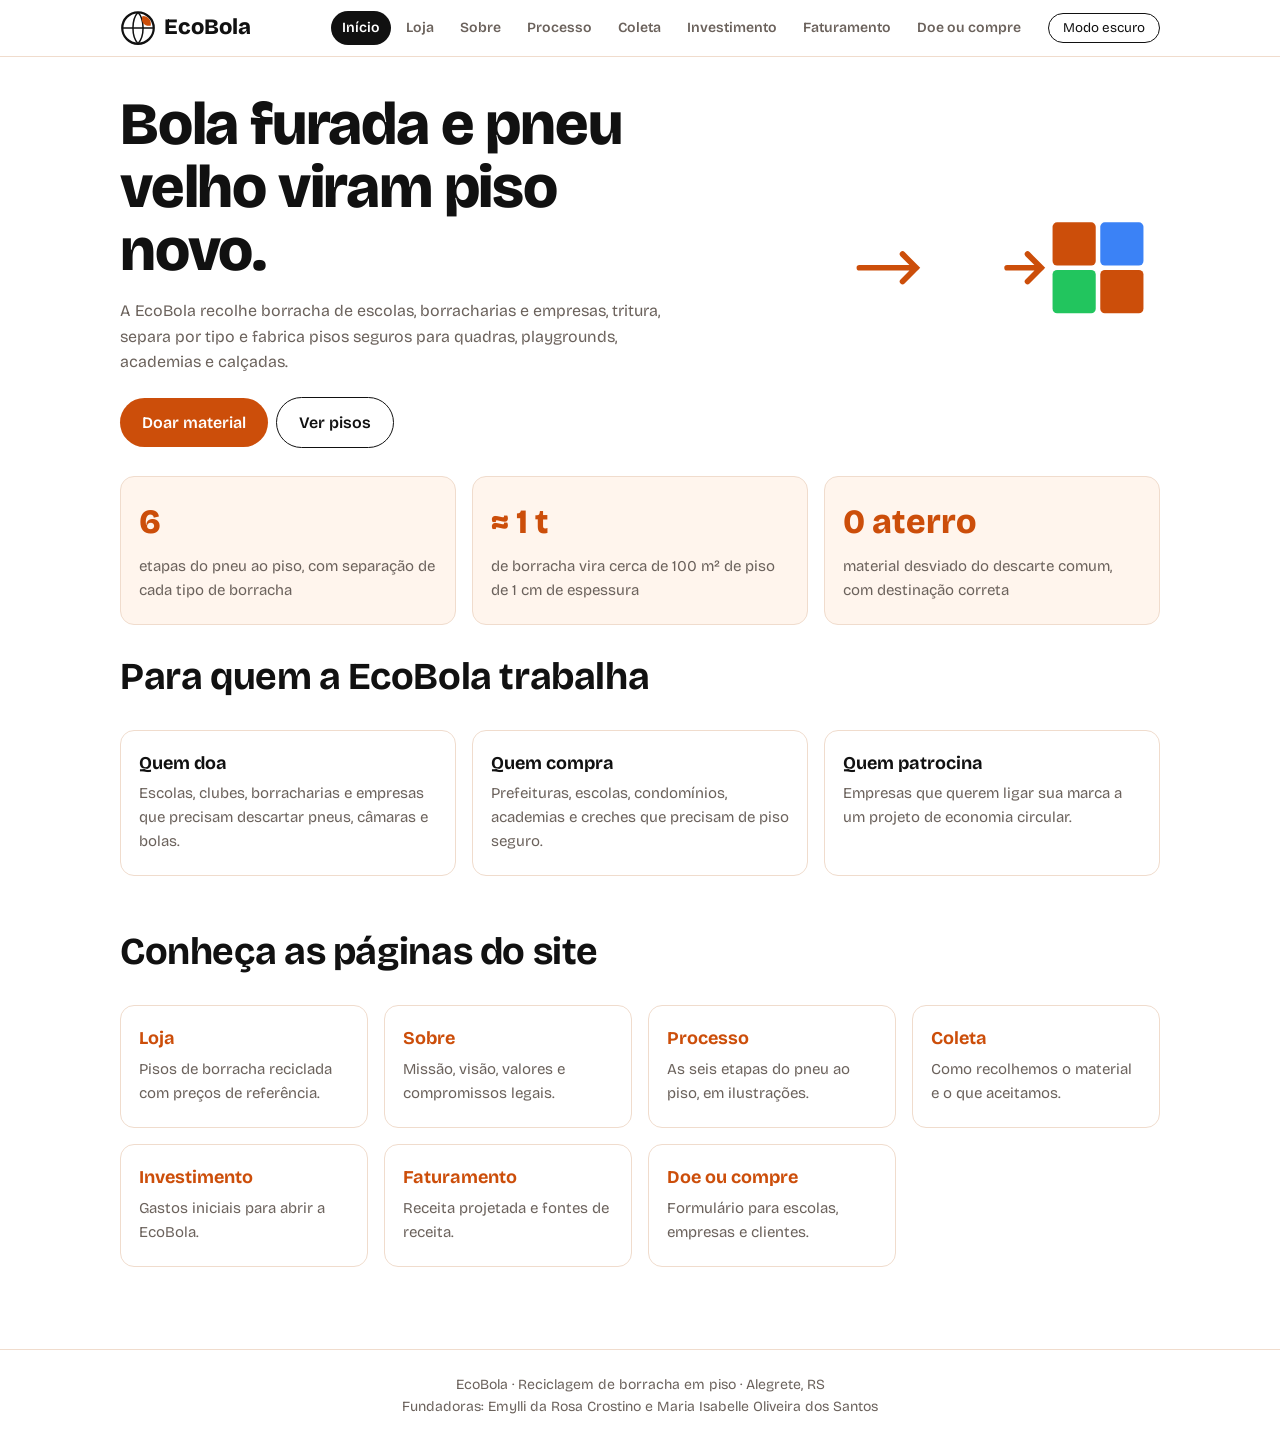
==== index.html @ f8d2dcba "Criação do site" ====
<!DOCTYPE html>
<html lang="pt-BR">

<head>
    <meta charset="utf-8">
    <meta name="viewport" content="width=device-width, initial-scale=1, viewport-fit=cover">
    <title>EcoBola – Pisos de borracha reciclada – EcoBola</title>
    <link href="https://fonts.googleapis.com/css2?family=Bricolage+Grotesque:wght@400;600;800&display=swap"
        rel="stylesheet">
    <link rel="stylesheet" href="style.css">
    <script>try { var t = localStorage.getItem("eb-theme"); if (t) document.documentElement.dataset.theme = t } catch (e) { }</script>
</head>

<body>
    <div id="site-header"></div>
    <main>
        <section id="inicio">
            <div class="hero">
                <div>
                    <h1>Bola furada e pneu velho viram piso novo.</h1>
                    <p>A EcoBola recolhe borracha de escolas, borracharias e empresas, tritura, separa por tipo e
                        fabrica pisos seguros para quadras, playgrounds, academias e calçadas.</p>
                    <a class="btn" href="doar.html">Doar material</a><a class="btn o" href="loja.html">Ver pisos</a>
                </div>
                <svg viewBox="0 0 400 300" role="img" aria-label="Ilustração: pneu e bola viram placas de piso"
                    style="color:var(--fg);width:100%">
                    <use href="tire.html" x="10" y="90" width="110" height="110" />
                    <use href="ball.html" x="40" y="10" width="70" height="70" />
                    <path d="M135 145h50m-12-12 12 12-12 12" fill="none" stroke="var(--acc)" stroke-width="5"
                        stroke-linecap="round" />
                    <use href="grind.html" x="195" y="115" width="60" height="60" style="color:var(--acc)" />
                    <path d="M265 145h30m-12-12 12 12-12 12" fill="none" stroke="var(--acc)" stroke-width="5"
                        stroke-linecap="round" />
                    <g fill="var(--acc)">
                        <rect x="305" y="105" width="38" height="38" rx="4" />
                        <rect x="347" y="105" width="38" height="38" rx="4" fill="#3b82f6" />
                        <rect x="305" y="147" width="38" height="38" rx="4" fill="#22c55e" />
                        <rect x="347" y="147" width="38" height="38" rx="4" />
                    </g>
                </svg>
            </div>
            <div class="grid">
                <div class="card s">
                    <div class="num" data-n="6">0</div>
                    <p>etapas do pneu ao piso, com separação de cada tipo de borracha</p>
                </div>
                <div class="card s">
                    <div class="num">≈ 1 t</div>
                    <p>de borracha vira cerca de 100 m² de piso de 1 cm de espessura</p>
                </div>
                <div class="card s">
                    <div class="num">0 aterro</div>
                    <p>material desviado do descarte comum, com destinação correta</p>
                </div>
            </div>
            <h2>Para quem a EcoBola trabalha</h2>
            <div class="grid">
                <div class="card">
                    <h3>Quem doa</h3>
                    <p>Escolas, clubes, borracharias e empresas que precisam descartar pneus, câmaras e bolas.</p>
                </div>
                <div class="card">
                    <h3>Quem compra</h3>
                    <p>Prefeituras, escolas, condomínios, academias e creches que precisam de piso seguro.</p>
                </div>
                <div class="card">
                    <h3>Quem patrocina</h3>
                    <p>Empresas que querem ligar sua marca a um projeto de economia circular.</p>
                </div>
            </div>
            <h2 class="sub">Conheça as páginas do site</h2>
            <div class="grid">
                <a class="card" href="loja.html">
                    <h3>Loja</h3>
                    <p>Pisos de borracha reciclada com preços de referência.</p>
                </a>
                <a class="card" href="sobre.html">
                    <h3>Sobre</h3>
                    <p>Missão, visão, valores e compromissos legais.</p>
                </a>
                <a class="card" href="processo.html">
                    <h3>Processo</h3>
                    <p>As seis etapas do pneu ao piso, em ilustrações.</p>
                </a>
                <a class="card" href="coleta.html">
                    <h3>Coleta</h3>
                    <p>Como recolhemos o material e o que aceitamos.</p>
                </a>
                <a class="card" href="investimento.html">
                    <h3>Investimento</h3>
                    <p>Gastos iniciais para abrir a EcoBola.</p>
                </a>
                <a class="card" href="faturamento.html">
                    <h3>Faturamento</h3>
                    <p>Receita projetada e fontes de receita.</p>
                </a>
                <a class="card" href="doar.html">
                    <h3>Doe ou compre</h3>
                    <p>Formulário para escolas, empresas e clientes.</p>
                </a>
            </div>
        </section>
    </main>
    <div id="site-footer"></div>
    <script src="script.js"></script>
</body>

</html>
---- style.css ----
:root {
    --bg: #fff;
    --fg: #111;
    --mut: #5f6b64;
    --acc: #15803d;
    --soft: #f1f6f2;
    --line: #dbe5dd;
    --on: #fff;
    box-sizing: border-box;
    padding-top: env(safe-area-inset-top, 0px);
    padding-bottom: env(safe-area-inset-bottom, 0px);
    color-scheme: light
}

:root[data-theme="dark"] {
    --bg: #000;
    --fg: #fff;
    --mut: #b3b3b3;
    --acc: #fff;
    --soft: #111;
    --line: #333;
    --on: #000;
    color-scheme: dark
}

html {
    scroll-padding-top: env(safe-area-inset-top, 0px)
}

* {
    box-sizing: inherit
}

body {
    margin: 0;
    background: var(--bg);
    color: var(--fg);
    font: 16px/1.6 "Bricolage Grotesque", system-ui, sans-serif;
    transition: background .3s, color .3s
}

body::before {
    content: "";
    position: fixed;
    inset: 0 0 auto;
    height: env(safe-area-inset-top, 0px);
    background: var(--bg);
    z-index: 10
}

header {
    position: sticky;
    top: env(safe-area-inset-top, 0px);
    background: var(--bg);
    border-bottom: 1px solid var(--line);
    z-index: 9
}

.bar {
    max-width: 1080px;
    margin: auto;
    padding: 10px 20px;
    display: flex;
    align-items: center;
    gap: 16px;
    flex-wrap: wrap
}

.logo {
    display: flex;
    align-items: center;
    gap: 8px;
    font-weight: 800;
    font-size: 22px;
    color: var(--fg);
    text-decoration: none
}

.logo svg {
    width: 36px;
    height: 36px
}

nav {
    display: flex;
    gap: 4px;
    flex-wrap: wrap;
    margin-left: auto
}

nav a {
    padding: 6px 11px;
    border-radius: 99px;
    color: var(--mut);
    text-decoration: none;
    font-size: 14px;
    font-weight: 600
}

nav a:hover,
nav a.on {
    background: var(--fg);
    color: var(--bg)
}

#tg {
    border: 1.5px solid var(--fg);
    background: var(--bg);
    color: var(--fg);
    border-radius: 99px;
    padding: 6px 14px;
    font: 600 13px inherit;
    font-family: inherit;
    cursor: pointer
}

#tg:hover {
    background: var(--fg);
    color: var(--bg)
}

:focus-visible {
    outline: 3px solid var(--acc);
    outline-offset: 2px
}

main {
    max-width: 1080px;
    margin: auto;
    padding: 36px 20px 60px
}

main {
    animation: f .4s
}

@keyframes f {
    from {
        opacity: 0
    }

    to {
        opacity: 1
    }
}

@media(prefers-reduced-motion:reduce) {
    main {
        animation: none
    }
}

h1 {
    font-size: clamp(34px, 6vw, 60px);
    line-height: 1.05;
    margin: 0 0 16px;
    font-weight: 800;
    letter-spacing: -.02em
}

h2 {
    font-size: clamp(26px, 4vw, 38px);
    margin: 0 0 10px;
    letter-spacing: -.01em
}

h3 {
    margin: 0 0 4px;
    font-size: 18px
}

p {
    max-width: 64ch;
    color: var(--mut)
}

.hero {
    display: grid;
    grid-template-columns: 1.1fr .9fr;
    gap: 30px;
    align-items: center
}

.btn {
    display: inline-block;
    background: var(--acc);
    color: var(--on);
    padding: 12px 22px;
    border-radius: 99px;
    font-weight: 600;
    text-decoration: none;
    margin: 6px 8px 6px 0
}

.btn.o {
    background: none;
    color: var(--fg);
    border: 1.5px solid var(--fg)
}

.grid {
    display: grid;
    grid-template-columns: repeat(auto-fit, minmax(230px, 1fr));
    gap: 16px;
    margin: 22px 0
}

.card {
    border: 1px solid var(--line);
    border-radius: 14px;
    padding: 18px;
    background: var(--bg)
}

.card.s {
    background: var(--soft)
}

.card svg.i {
    width: 64px;
    height: 64px;
    color: var(--acc);
    margin-bottom: 8px
}

.card p {
    margin: 4px 0;
    font-size: 15px
}

.num {
    font-size: 34px;
    font-weight: 800;
    color: var(--acc)
}

.chart {
    border: 1px solid var(--line);
    border-radius: 14px;
    padding: 18px;
    margin: 20px 0;
    overflow-x: auto
}

.chart svg {
    width: 100%;
    min-width: 480px;
    height: auto;
    display: block
}

.sub {
    margin-top: 46px
}

form {
    display: grid;
    gap: 12px;
    max-width: 620px
}

label {
    font-weight: 600;
    font-size: 14px;
    display: grid;
    gap: 4px
}

input,
select,
textarea {
    font: inherit;
    padding: 10px 12px;
    border: 1.5px solid var(--line);
    border-radius: 10px;
    background: var(--bg);
    color: var(--fg)
}

fieldset {
    border: 1.5px solid var(--line);
    border-radius: 10px;
    display: flex;
    gap: 14px;
    flex-wrap: wrap
}

fieldset label {
    display: flex;
    font-weight: 400;
    gap: 6px;
    align-items: center
}

button.btn {
    border: 0;
    cursor: pointer;
    font: 600 16px inherit;
    font-family: inherit
}

#msg {
    font-weight: 600;
    color: var(--acc)
}

footer {
    border-top: 1px solid var(--line);
    padding: 24px 20px;
    text-align: center;
    color: var(--mut);
    font-size: 14px
}@media(max-width:760px) {
    .hero {
        grid-template-columns: 1fr
    }

    nav {
        margin-left: 0
    }
}

a.card {
    display: block;
    color: inherit;
    text-decoration: none
}

a.card:hover {
    border-color: var(--acc)
}

a.card h3 {
    color: var(--acc)
}

:root {
    --bg: #fff;
    --fg: #111;
    --mut: #6b625c;
    --acc: #cc4e0a;
    --soft: #fff5ed;
    --line: #f0dccd;
    --on: #fff;
    box-sizing: border-box;
    padding-top: env(safe-area-inset-top, 0px);
    padding-bottom: env(safe-area-inset-bottom, 0px);
    color-scheme: light
}

:root[data-theme="dark"] {
    --bg: #000;
    --fg: #fff;
    --mut: #b3b3b3;
    --acc: #fff;
    --soft: #111;
    --line: #333;
    --on: #000;
    color-scheme: dark
}

html {
    scroll-padding-top: env(safe-area-inset-top, 0px)
}

* {
    box-sizing: inherit
}

body {
    margin: 0;
    background: var(--bg);
    color: var(--fg);
    font: 16px/1.6 "Bricolage Grotesque", system-ui, sans-serif;
    transition: background .3s, color .3s
}

body::before {
    content: "";
    position: fixed;
    inset: 0 0 auto;
    height: env(safe-area-inset-top, 0px);
    background: var(--bg);
    z-index: 10
}

header {
    position: sticky;
    top: env(safe-area-inset-top, 0px);
    background: var(--bg);
    border-bottom: 1px solid var(--line);
    z-index: 9
}

.bar {
    max-width: 1080px;
    margin: auto;
    padding: 10px 20px;
    display: flex;
    align-items: center;
    gap: 16px;
    flex-wrap: wrap
}

.logo {
    display: flex;
    align-items: center;
    gap: 8px;
    font-weight: 800;
    font-size: 22px;
    color: var(--fg);
    text-decoration: none
}

.logo svg {
    width: 36px;
    height: 36px
}

nav {
    display: flex;
    gap: 4px;
    flex-wrap: wrap;
    margin-left: auto
}

nav a {
    padding: 6px 11px;
    border-radius: 99px;
    color: var(--mut);
    text-decoration: none;
    font-size: 14px;
    font-weight: 600
}

nav a:hover,
nav a.on {
    background: var(--fg);
    color: var(--bg)
}

#tg {
    border: 1.5px solid var(--fg);
    background: var(--bg);
    color: var(--fg);
    border-radius: 99px;
    padding: 6px 14px;
    font: 600 13px inherit;
    font-family: inherit;
    cursor: pointer
}

#tg:hover {
    background: var(--fg);
    color: var(--bg)
}

:focus-visible {
    outline: 3px solid var(--acc);
    outline-offset: 2px
}

main {
    max-width: 1080px;
    margin: auto;
    padding: 36px 20px 60px
}

main {
    animation: f .4s
}

@keyframes f {
    from {
        opacity: 0
    }

    to {
        opacity: 1
    }
}

@media(prefers-reduced-motion:reduce) {
    main {
        animation: none
    }
}

h1 {
    font-size: clamp(34px, 6vw, 60px);
    line-height: 1.05;
    margin: 0 0 16px;
    font-weight: 800;
    letter-spacing: -.02em
}

h2 {
    font-size: clamp(26px, 4vw, 38px);
    margin: 0 0 10px;
    letter-spacing: -.01em
}

h3 {
    margin: 0 0 4px;
    font-size: 18px
}

p {
    max-width: 64ch;
    color: var(--mut)
}

.hero {
    display: grid;
    grid-template-columns: 1.1fr .9fr;
    gap: 30px;
    align-items: center
}

.btn {
    display: inline-block;
    background: var(--acc);
    color: var(--on);
    padding: 12px 22px;
    border-radius: 99px;
    font-weight: 600;
    text-decoration: none;
    margin: 6px 8px 6px 0
}

.btn.o {
    background: none;
    color: var(--fg);
    border: 1.5px solid var(--fg)
}

.grid {
    display: grid;
    grid-template-columns: repeat(auto-fit, minmax(230px, 1fr));
    gap: 16px;
    margin: 22px 0
}

.card {
    border: 1px solid var(--line);
    border-radius: 14px;
    padding: 18px;
    background: var(--bg)
}

.card.s {
    background: var(--soft)
}

.card svg.i {
    width: 64px;
    height: 64px;
    color: var(--acc);
    margin-bottom: 8px
}

.card p {
    margin: 4px 0;
    font-size: 15px
}

.num {
    font-size: 34px;
    font-weight: 800;
    color: var(--acc)
}

.chart {
    border: 1px solid var(--line);
    border-radius: 14px;
    padding: 18px;
    margin: 20px 0;
    overflow-x: auto
}

.chart svg {
    width: 100%;
    min-width: 480px;
    height: auto;
    display: block
}

.sub {
    margin-top: 46px
}

form {
    display: grid;
    gap: 12px;
    max-width: 620px
}

label {
    font-weight: 600;
    font-size: 14px;
    display: grid;
    gap: 4px
}

input,
select,
textarea {
    font: inherit;
    padding: 10px 12px;
    border: 1.5px solid var(--line);
    border-radius: 10px;
    background: var(--bg);
    color: var(--fg)
}

fieldset {
    border: 1.5px solid var(--line);
    border-radius: 10px;
    display: flex;
    gap: 14px;
    flex-wrap: wrap
}

fieldset label {
    display: flex;
    font-weight: 400;
    gap: 6px;
    align-items: center
}

button.btn {
    border: 0;
    cursor: pointer;
    font: 600 16px inherit;
    font-family: inherit
}

#msg {
    font-weight: 600;
    color: var(--acc)
}

footer {
    border-top: 1px solid var(--line);
    padding: 24px 20px;
    text-align: center;
    color: var(--mut);
    font-size: 14px
}

@media(max-width:760px) {
    .hero {
        grid-template-columns: 1fr
    }

    nav {
        margin-left: 0
    }
}

a.card {
    display: block;
    color: inherit;
    text-decoration: none
}
a.card:hover {
    border-color: var(--acc)
}

a.card h3 {
    color: var(--acc)
}

.scene {
    display: grid;
    grid-template-columns: 1.25fr 1fr;
    gap: 26px;
    align-items: center;
    margin: 26px 0
}

.scene:nth-of-type(even) svg {
    order: 2
}

.scene svg {
    width: 100%;
    height: auto;
    background: var(--soft);
    border: 1px solid var(--line);
    border-radius: 14px;
    stroke: var(--fg);
    stroke-width: 3;
    fill: none;
    stroke-linecap: round;
    stroke-linejoin: round
}

.scene text {
    fill: var(--fg);
    stroke: none;
    font: 600 14px "Bricolage Grotesque", system-ui, sans-serif
}

@media(max-width:760px) {
    .scene {
        grid-template-columns: 1fr
    }

    .scene:nth-of-type(even) svg {
        order: 0
    }
}

#steps .card:nth-child(1) svg.i {
    color: #f97316
}

#steps .card:nth-child(2) svg.i {
    color: #3b82f6
}

#steps .card:nth-child(3) svg.i {
    color: #22c55e
}

#steps .card:nth-child(4) svg.i {
    color: #ef4444
}

#steps .card:nth-child(5) svg.i {
    color: #ca8a04
}

#steps .card:nth-child(6) svg.i {
    color: #8b5cf6
}

#steps .card:nth-child(7) svg.i {
    color: #14b8a6
}

:root {
    --bg: #fff;
    --fg: #111;
    --mut: #6b625c;
    --acc: #cc4e0a;
    --soft: #fff5ed;
    --line: #f0dccd;
    --on: #fff;
    box-sizing: border-box;
    padding-top: env(safe-area-inset-top, 0px);
    padding-bottom: env(safe-area-inset-bottom, 0px);
    color-scheme: light
}

:root[data-theme="dark"] {
    --bg: #000;
    --fg: #fff;
    --mut: #b3b3b3;
    --acc: #fff;
    --soft: #111;
    --line: #333;
    --on: #000;
    color-scheme: dark
}

html {
    scroll-padding-top: env(safe-area-inset-top, 0px)
}

* {
    box-sizing: inherit
}

body {
    margin: 0;
    background: var(--bg);
    color: var(--fg);
    font: 16px/1.6 "Bricolage Grotesque", system-ui, sans-serif;
    transition: background .3s, color .3s
}

body::before {
    content: "";
    position: fixed;
    inset: 0 0 auto;
    height: env(safe-area-inset-top, 0px);
    background: var(--bg);
    z-index: 10
}

header {
    position: sticky;
    top: env(safe-area-inset-top, 0px);
    background: var(--bg);
    border-bottom: 1px solid var(--line);
    z-index: 9
}

.bar {
    max-width: 1080px;
    margin: auto;
    padding: 10px 20px;
    display: flex;
    align-items: center;
    gap: 16px;
    flex-wrap: wrap
}

.logo {
    display: flex;
    align-items: center;
    gap: 8px;
    font-weight: 800;
    font-size: 22px;
    color: var(--fg);
    text-decoration: none
}

.logo svg {
    width: 36px;
    height: 36px
}

nav {
    display: flex;
    gap: 4px;
    flex-wrap: wrap;
    margin-left: auto
}

nav a {
    padding: 6px 11px;
    border-radius: 99px;
    color: var(--mut);
    text-decoration: none;
    font-size: 14px;
    font-weight: 600
}

nav a:hover,
nav a.on {
    background: var(--fg);
    color: var(--bg)
}

#tg {
    border: 1.5px solid var(--fg);
    background: var(--bg);
    color: var(--fg);
    border-radius: 99px;
    padding: 6px 14px;
    font: 600 13px inherit;
    font-family: inherit;
    cursor: pointer
}

#tg:hover {
    background: var(--fg);
    color: var(--bg)
}

:focus-visible {
    outline: 3px solid var(--acc);
    outline-offset: 2px
}

main {
    max-width: 1080px;
    margin: auto;
    padding: 36px 20px 60px
}

main {
    animation: f .4s
}

@keyframes f {
    from {
        opacity: 0
    }

    to {
        opacity: 1
    }
}

@media(prefers-reduced-motion:reduce) {
    main {
        animation: none
    }
}

h1 {
    font-size: clamp(34px, 6vw, 60px);
    line-height: 1.05;
    margin: 0 0 16px;
    font-weight: 800;
    letter-spacing: -.02em
}

h2 {
    font-size: clamp(26px, 4vw, 38px);
    margin: 0 0 10px;
    letter-spacing: -.01em
}

h3 {
    margin: 0 0 4px;
    font-size: 18px
}

p {
    max-width: 64ch;
    color: var(--mut)
}

.hero {
    display: grid;
    grid-template-columns: 1.1fr .9fr;
    gap: 30px;
    align-items: center
}

.btn {
    display: inline-block;
    background: var(--acc);
    color: var(--on);
    padding: 12px 22px;
    border-radius: 99px;
    font-weight: 600;
    text-decoration: none;
    margin: 6px 8px 6px 0
}

.btn.o {
    background: none;
    color: var(--fg);
    border: 1.5px solid var(--fg)
}

.grid {
    display: grid;
    grid-template-columns: repeat(auto-fit, minmax(230px, 1fr));
    gap: 16px;
    margin: 22px 0
}

.card {
    border: 1px solid var(--line);
    border-radius: 14px;
    padding: 18px;
    background: var(--bg)
}

.card.s {
    background: var(--soft)
}

.card svg.i {
    width: 64px;
    height: 64px;
    color: var(--acc);
    margin-bottom: 8px
}

.card p {
    margin: 4px 0;
    font-size: 15px
}

.num {
    font-size: 34px;
    font-weight: 800;
    color: var(--acc)
}

.chart {
    border: 1px solid var(--line);
    border-radius: 14px;
    padding: 18px;
    margin: 20px 0;
    overflow-x: auto
}

.chart svg {
    width: 100%;
    min-width: 480px;
    height: auto;
    display: block
}

.sub {
    margin-top: 46px
}

form {
    display: grid;
    gap: 12px;
    max-width: 620px
}

label {
    font-weight: 600;
    font-size: 14px;
    display: grid;
    gap: 4px
}

input,
select,
textarea {
    font: inherit;
    padding: 10px 12px;
    border: 1.5px solid var(--line);
    border-radius: 10px;
    background: var(--bg);
    color: var(--fg)
}

fieldset {
    border: 1.5px solid var(--line);
    border-radius: 10px;
    display: flex;
    gap: 14px;
    flex-wrap: wrap
}

fieldset label {
    display: flex;
    font-weight: 400;
    gap: 6px;
    align-items: center
}

button.btn {
    border: 0;
    cursor: pointer;
    font: 600 16px inherit;
    font-family: inherit
}

#msg {
    font-weight: 600;
    color: var(--acc)
}

footer {
    border-top: 1px solid var(--line);
    padding: 24px 20px;
    text-align: center;
    color: var(--mut);
    font-size: 14px
}

@media(max-width:760px) {
    .hero {
        grid-template-columns: 1fr
    }

    nav {
        margin-left: 0
    }
}

a.card {
    display: block;
    color: inherit;
    text-decoration: none
}

a.card:hover {
    border-color: var(--acc)
}

a.card h3 {
    color: var(--acc)
}

.scene {
    display: grid;
    grid-template-columns: 1.25fr 1fr;
    gap: 26px;
    align-items: center;
    margin: 26px 0
}

.scene:nth-of-type(even) svg {
    order: 2
}

.scene svg {
    width: 100%;
    height: auto;
    background: var(--soft);
    border: 1px solid var(--line);
    border-radius: 14px;
    stroke: var(--fg);
    stroke-width: 3;
    fill: none;
    stroke-linecap: round;
    stroke-linejoin: round
}

.scene text {
    fill: var(--fg);
    stroke: none;
    font: 600 14px "Bricolage Grotesque", system-ui, sans-serif
}

@media(max-width:760px) {
    .scene {
        grid-template-columns: 1fr
    }

    .scene:nth-of-type(even) svg {
        order: 0
    }
}

#steps .card:nth-child(1) svg.i {
    color: #f97316
}

#steps .card:nth-child(2) svg.i {
    color: #3b82f6
}

#steps .card:nth-child(3) svg.i {
    color: #22c55e
}

#steps .card:nth-child(4) svg.i {
    color: #ef4444
}

#steps .card:nth-child(5) svg.i {
    color: #ca8a04
}

#steps .card:nth-child(6) svg.i {
    color: #8b5cf6
}

#steps .card:nth-child(7) svg.i {
    color: #14b8a6
}

.av {
    width: 64px;
    height: 64px;
    border-radius: 50%;
    display: grid;
    place-items: center;
    color: #fff;
    font-weight: 800;
    font-size: 22px;
    margin-bottom: 10px
}

.team .card p strong {
    color: var(--fg)
}
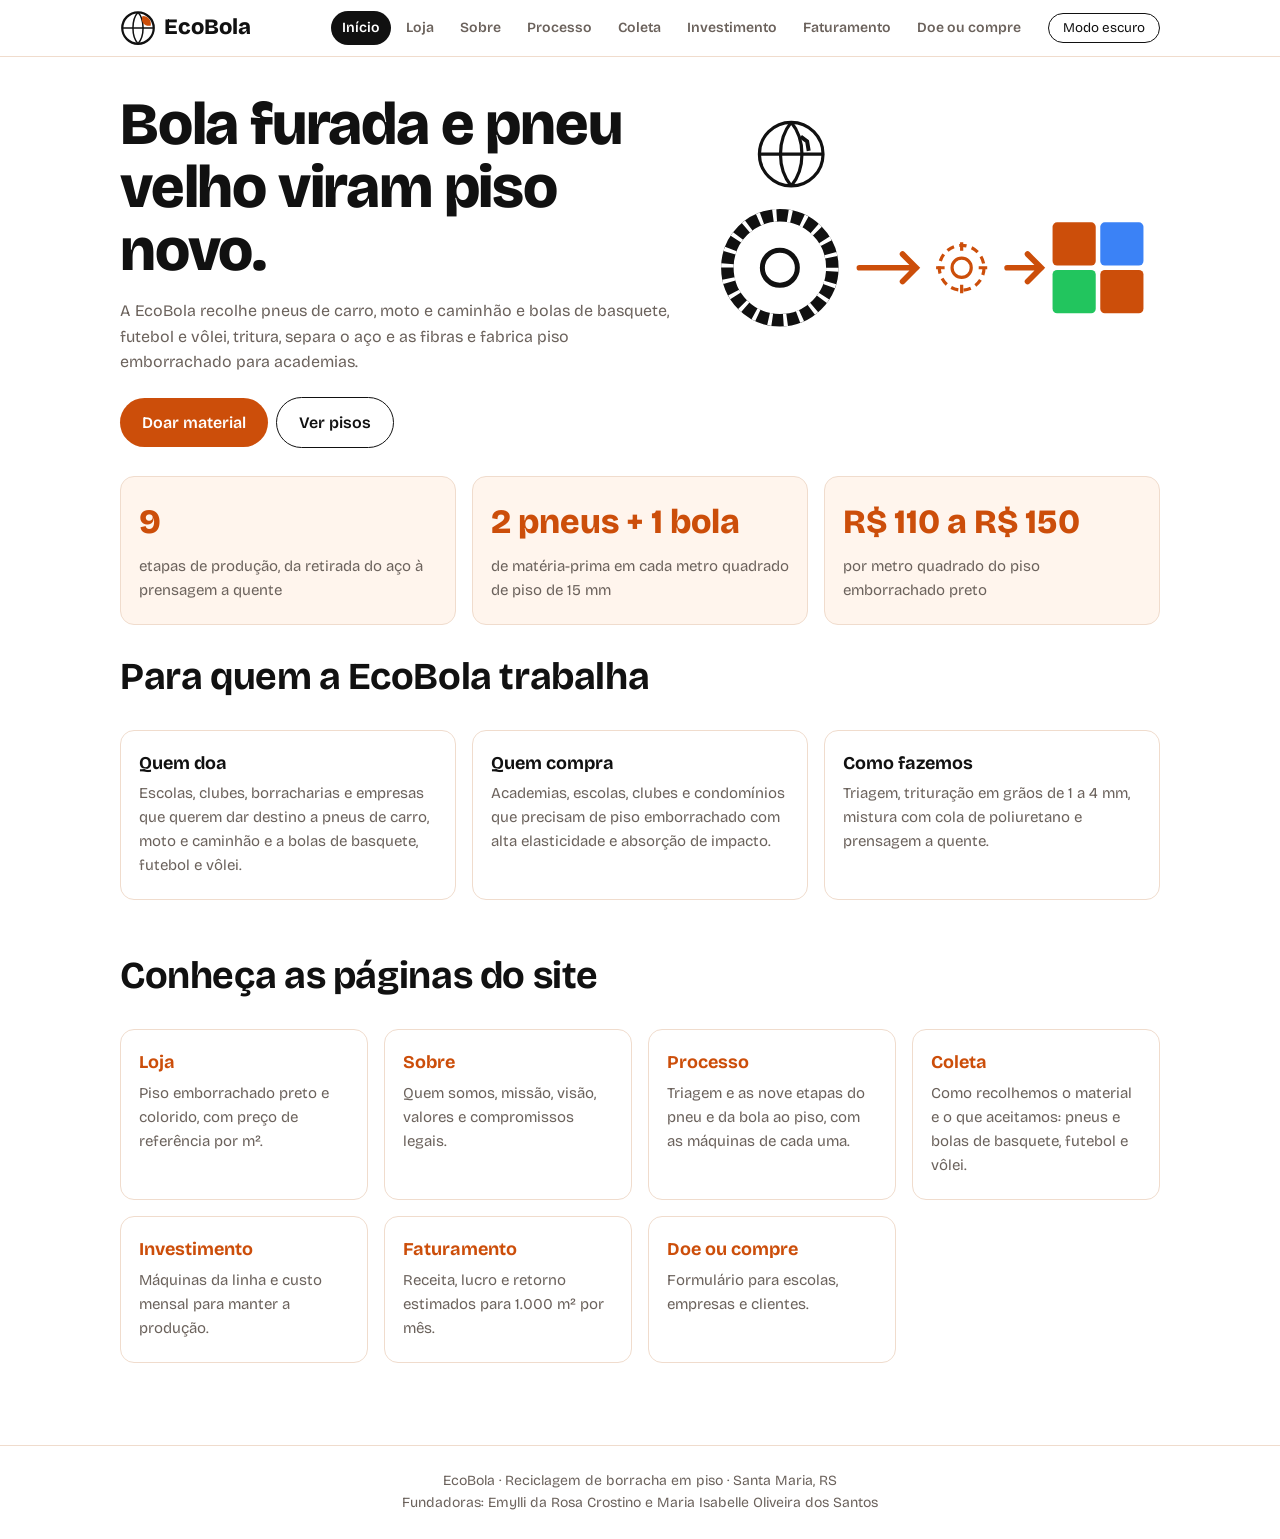
==== commit 54649501: "index" ====
--- a/index.html
+++ b/index.html
@@ -18,17 +18,17 @@
             <div class="hero">
                 <div>
                     <h1>Bola furada e pneu velho viram piso novo.</h1>
-                    <p>A EcoBola recolhe borracha de escolas, borracharias e empresas, tritura, separa por tipo e
-                        fabrica pisos seguros para quadras, playgrounds, academias e calçadas.</p>
+                    <p>A EcoBola recolhe pneus de carro, moto e caminhão e bolas de basquete, futebol e vôlei, tritura,
+                        separa o aço e as fibras e fabrica piso emborrachado para academias.</p>
                     <a class="btn" href="doar.html">Doar material</a><a class="btn o" href="loja.html">Ver pisos</a>
                 </div>
                 <svg viewBox="0 0 400 300" role="img" aria-label="Ilustração: pneu e bola viram placas de piso"
                     style="color:var(--fg);width:100%">
-                    <use href="tire.html" x="10" y="90" width="110" height="110" />
-                    <use href="ball.html" x="40" y="10" width="70" height="70" />
+                    <use href="#tire" x="10" y="90" width="110" height="110" />
+                    <use href="#ball" x="40" y="10" width="70" height="70" />
                     <path d="M135 145h50m-12-12 12 12-12 12" fill="none" stroke="var(--acc)" stroke-width="5"
                         stroke-linecap="round" />
-                    <use href="grind.html" x="195" y="115" width="60" height="60" style="color:var(--acc)" />
+                    <use href="#grind" x="195" y="115" width="60" height="60" style="color:var(--acc)" />
                     <path d="M265 145h30m-12-12 12 12-12 12" fill="none" stroke="var(--acc)" stroke-width="5"
                         stroke-linecap="round" />
                     <g fill="var(--acc)">
@@ -41,58 +41,61 @@
             </div>
             <div class="grid">
                 <div class="card s">
-                    <div class="num" data-n="6">0</div>
-                    <p>etapas do pneu ao piso, com separação de cada tipo de borracha</p>
+                    <div class="num" data-n="9">0</div>
+                    <p>etapas de produção, da retirada do aço à prensagem a quente</p>
                 </div>
                 <div class="card s">
-                    <div class="num">≈ 1 t</div>
-                    <p>de borracha vira cerca de 100 m² de piso de 1 cm de espessura</p>
+                    <div class="num">2 pneus + 1 bola</div>
+                    <p>de matéria-prima em cada metro quadrado de piso de 15 mm</p>
                 </div>
                 <div class="card s">
-                    <div class="num">0 aterro</div>
-                    <p>material desviado do descarte comum, com destinação correta</p>
+                    <div class="num">R$ 110 a R$ 150</div>
+                    <p>por metro quadrado do piso emborrachado preto</p>
                 </div>
             </div>
             <h2>Para quem a EcoBola trabalha</h2>
             <div class="grid">
                 <div class="card">
                     <h3>Quem doa</h3>
-                    <p>Escolas, clubes, borracharias e empresas que precisam descartar pneus, câmaras e bolas.</p>
+                    <p>Escolas, clubes, borracharias e empresas que querem dar destino a pneus de carro, moto e caminhão
+                        e a bolas de basquete, futebol e vôlei.</p>
                 </div>
                 <div class="card">
                     <h3>Quem compra</h3>
-                    <p>Prefeituras, escolas, condomínios, academias e creches que precisam de piso seguro.</p>
+                    <p>Academias, escolas, clubes e condomínios que precisam de piso emborrachado com alta elasticidade
+                        e absorção de impacto.</p>
                 </div>
                 <div class="card">
-                    <h3>Quem patrocina</h3>
-                    <p>Empresas que querem ligar sua marca a um projeto de economia circular.</p>
+                    <h3>Como fazemos</h3>
+                    <p>Triagem, trituração em grãos de 1 a 4 mm, mistura com cola de poliuretano e prensagem a quente.
+                    </p>
                 </div>
             </div>
             <h2 class="sub">Conheça as páginas do site</h2>
             <div class="grid">
                 <a class="card" href="loja.html">
                     <h3>Loja</h3>
-                    <p>Pisos de borracha reciclada com preços de referência.</p>
+                    <p>Piso emborrachado preto e colorido, com preço de referência por m².</p>
                 </a>
                 <a class="card" href="sobre.html">
                     <h3>Sobre</h3>
-                    <p>Missão, visão, valores e compromissos legais.</p>
+                    <p>Quem somos, missão, visão, valores e compromissos legais.</p>
                 </a>
                 <a class="card" href="processo.html">
                     <h3>Processo</h3>
-                    <p>As seis etapas do pneu ao piso, em ilustrações.</p>
+                    <p>Triagem e as nove etapas do pneu e da bola ao piso, com as máquinas de cada uma.</p>
                 </a>
                 <a class="card" href="coleta.html">
                     <h3>Coleta</h3>
-                    <p>Como recolhemos o material e o que aceitamos.</p>
+                    <p>Como recolhemos o material e o que aceitamos: pneus e bolas de basquete, futebol e vôlei.</p>
                 </a>
                 <a class="card" href="investimento.html">
                     <h3>Investimento</h3>
-                    <p>Gastos iniciais para abrir a EcoBola.</p>
+                    <p>Máquinas da linha e custo mensal para manter a produção.</p>
                 </a>
                 <a class="card" href="faturamento.html">
                     <h3>Faturamento</h3>
-                    <p>Receita projetada e fontes de receita.</p>
+                    <p>Receita, lucro e retorno estimados para 1.000 m² por mês.</p>
                 </a>
                 <a class="card" href="doar.html">
                     <h3>Doe ou compre</h3>
--- a/style.css
+++ b/style.css
@@ -1161,4 +1161,19 @@
 
 .team .card p strong {
     color: var(--fg)
+}
+#steps .card:nth-child(8) svg.i {
+    color: #f97316
+}
+
+#steps .card:nth-child(9) svg.i {
+    color: #3b82f6
+}
+
+#steps .card p strong {
+    color: var(--fg)
+}
+
+#prod {
+    grid-template-columns: repeat(auto-fit, minmax(200px, 280px))
 }
